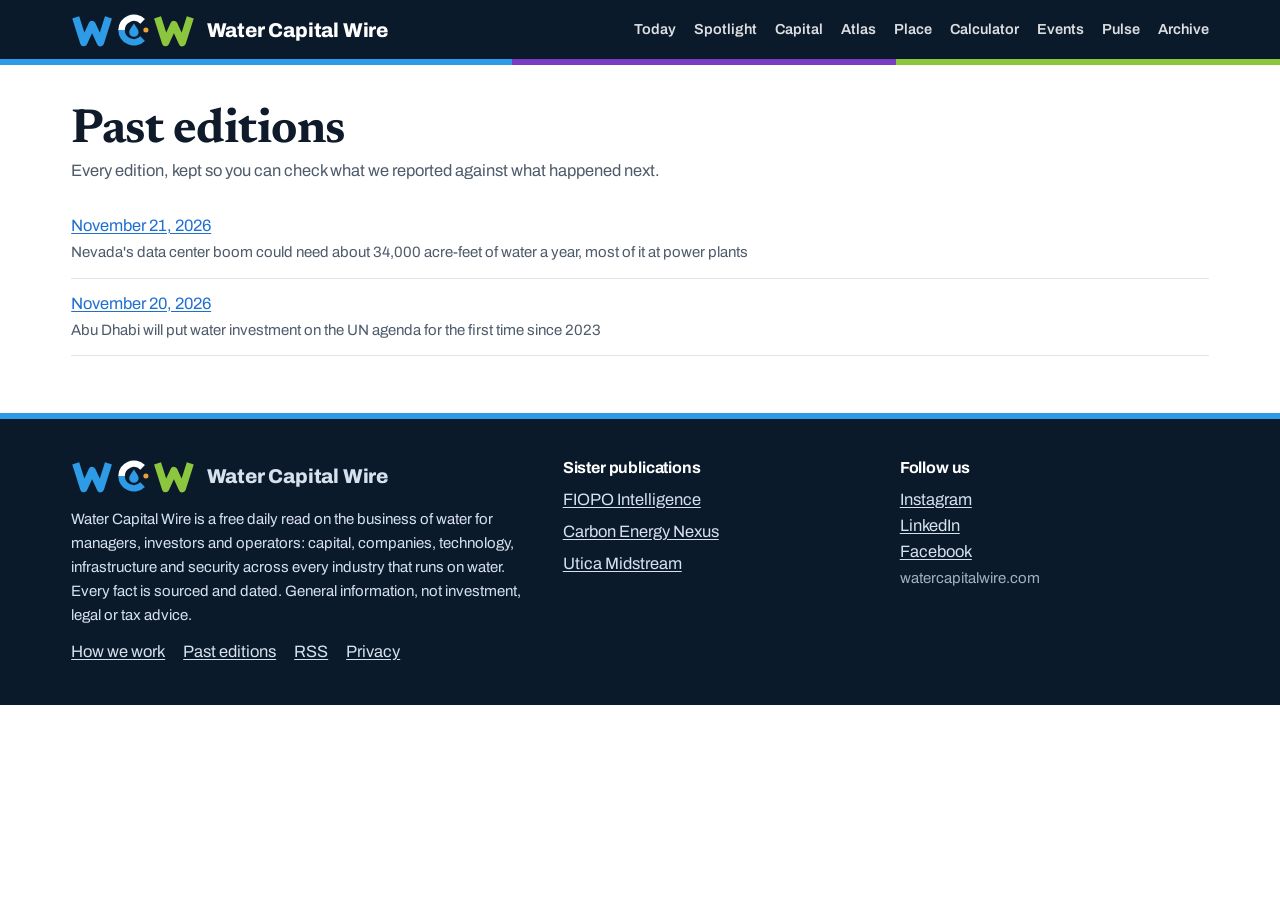
==== archive/index.html @ 3ddede4c "Link Instagram profile Co-Authored-By: Claude Opus 5.5 <noreply@anthropic.com> Claude-Session: https" ====
<!DOCTYPE html><html lang="en"><head><meta charset="utf-8"><meta name="viewport" content="width=device-width, initial-scale=1"><meta http-equiv="Content-Security-Policy" content="default-src 'self'; script-src 'self'; style-src 'self' 'unsafe-inline'; img-src 'self' data:; font-src 'self'; connect-src 'self'; object-src 'none'; base-uri 'self'; form-action 'self' mailto:; upgrade-insecure-requests"><meta name="referrer" content="strict-origin-when-cross-origin">
<title>Past editions | Water Capital Wire</title><meta name="description" content="Every Water Capital Wire edition, kept so readers can check what we reported against what happened."><link rel="canonical" href="https://watercapitalwire.com/archive/"><meta name="robots" content="index, follow"><meta name="theme-color" content="#0b1a2b"><link rel="icon" type="image/svg+xml" href="../brand/wcw-icon.svg"><link rel="stylesheet" href="../assets/style.css?v=f85b350a"></head>
<body><a class="skip" href="#main">Skip to content</a>
<header class="mast">
 <div class="wrap mast-in">
  <a class="logo" href="../" aria-label="Water Capital Wire home"><img src="../brand/wcw-mark-white.svg" alt="" width="124" height="34"><span>Water Capital Wire</span></a>
  <nav class="nav" aria-label="Main">
   <a href="../#today">Today</a>
   <a href="../#spotlight">Spotlight</a>
   <a href="../#capital">Capital</a>
   <a href="../#atlas">Atlas</a>
   <a href="../#place">Place</a>
   <a href="../#calculator">Calculator</a>
   <a href="../#events">Events</a>
   <a href="../#pulse">Pulse</a>
   <a href="../archive/">Archive</a>
  </nav>
 </div>
 <div class="pipe" aria-hidden="true"></div>
</header><main id="main" class="page"><div class="wrap"><h1>Past editions</h1><p class="intro">Every edition, kept so you can check what we reported against what happened next.</p><ul class="archive-list"><li><a href="2026-11-21.html">November 21, 2026</a><br><span>Nevada&#x27;s data center boom could need about 34,000 acre-feet of water a year, most of it at power plants</span></li>
<li><a href="2026-11-20.html">November 20, 2026</a><br><span>Abu Dhabi will put water investment on the UN agenda for the first time since 2023</span></li></ul></div></main><footer class="foot">
 <div class="wrap cols">
  <div>
   <a class="logo" href="../" aria-label="Water Capital Wire home"><img src="../brand/wcw-mark-white.svg" alt="" width="124" height="34"><span>Water Capital Wire</span></a>
   <p>Water Capital Wire is a free daily read on the business of water for managers, investors and operators: capital, companies, technology, infrastructure and security across every industry that runs on water. Every fact is sourced and dated. General information, not investment, legal or tax advice.</p>
   <nav aria-label="Footer"><a href="../method.html">How we work</a><a href="../archive/">Past editions</a><a href="../feed.xml">RSS</a><a href="../privacy.html">Privacy</a></nav>
  </div>
  <div>
   <h2>Sister publications</h2>
   <a href="https://fiopoin.com/">FIOPO Intelligence</a>
   <a href="https://carbonenergynexus.com/">Carbon Energy Nexus</a>
   <a href="https://uticamidstream.com/">Utica Midstream</a>
  </div>
  <div>
   <h2>Follow us</h2><ul class="follow"><li><a href="https://www.instagram.com/watercapitalwire/" rel="noopener">Instagram</a></li><li><a href="https://www.linkedin.com/company/watercapitalwire/" rel="noopener">LinkedIn</a></li><li><a href="https://www.facebook.com/1468106023047747" rel="noopener">Facebook</a></li></ul>
   <p class="small">watercapitalwire.com</p>
  </div>
 </div>
</footer></body></html>
---- assets/style.css ----
@font-face{font-family:"Archivo";font-weight:400;font-display:swap;src:url(fonts/archivo-latin-400-normal.woff2) format("woff2")}
@font-face{font-family:"Archivo";font-weight:500;font-display:swap;src:url(fonts/archivo-latin-500-normal.woff2) format("woff2")}
@font-face{font-family:"Archivo";font-weight:600;font-display:swap;src:url(fonts/archivo-latin-600-normal.woff2) format("woff2")}
@font-face{font-family:"Archivo";font-weight:700;font-display:swap;src:url(fonts/archivo-latin-700-normal.woff2) format("woff2")}
@font-face{font-family:"Archivo";font-weight:800;font-display:swap;src:url(fonts/archivo-latin-800-normal.woff2) format("woff2")}
@font-face{font-family:"Newsreader";font-weight:500;font-display:swap;src:url(fonts/newsreader-latin-500-normal.woff2) format("woff2")}
@font-face{font-family:"Newsreader";font-weight:700;font-display:swap;src:url(fonts/newsreader-latin-700-normal.woff2) format("woff2")}
/* Water Capital Wire. Pipe color code: blue potable, purple reclaimed, green for the second W. Navy masthead, white paper. */
:root{--bar:#0b1a2b;--ink:#0f1b2a;--mute:#4d5b6b;--line:#dfe5ec;--panel:#f4f7fb;--bg:#fff;
 --blue:#1f6fd1;--blue2:#2e9be6;--purple:#7a3cc2;--green:#4f8f1f;--green2:#8cc63f;--orange:#c46f0a;--orange2:#e9a23b;--red:#c2331f;
 --serif:"Newsreader",Georgia,serif;--sans:"Archivo",system-ui,-apple-system,"Segoe UI",Roboto,sans-serif}
*{box-sizing:border-box;min-width:0}
[hidden]{display:none!important}
html{scroll-padding-top:20px;-webkit-text-size-adjust:100%}
body{margin:0;background:var(--bg);color:var(--ink);font:400 16.5px/1.6 var(--sans);overflow-x:clip}
a{color:var(--blue);text-underline-offset:2px}
a:hover{color:var(--ink)}
:focus-visible{outline:3px solid var(--orange2);outline-offset:2px}
img{max-width:100%}
h1,h2,h3,h4{font-family:var(--serif);font-weight:700;line-height:1.1;letter-spacing:-.01em;margin:0;text-wrap:balance}
h1{font-size:clamp(32px,4.4vw,48px)}
h2{font-size:clamp(26px,3vw,34px)}
h3{font-size:21px}
p{margin:0 0 12px}
.wrap{max-width:1240px;margin:0 auto;padding-inline:max(16px,4vw)}
.band{padding-block:clamp(30px,4vw,56px);border-top:1px solid var(--line)}
.tint{background:var(--panel)}
.skip{position:absolute;left:-999px;top:0;background:var(--orange2);color:var(--ink);padding:8px 14px;z-index:9}
.skip:focus{left:10px;top:10px}
.src{font-size:13.5px;color:var(--mute);line-height:1.55;margin-top:10px}
.src a{color:var(--mute)}
.small{font-size:13.5px;color:var(--mute)}
.note{font-size:13.5px;color:var(--mute);margin-top:10px}
.nowrap{white-space:nowrap}.r{text-align:right}
.c-blue{--c:var(--blue)}.c-purple{--c:var(--purple)}.c-green{--c:var(--green)}.c-orange{--c:var(--orange)}

/* masthead */
.mast{background:var(--bar);color:#fff}
.mast-in{display:flex;align-items:center;gap:12px 24px;flex-wrap:wrap;padding-block:12px}
.logo{display:flex;align-items:center;gap:12px;color:#fff;text-decoration:none;font-weight:800;font-size:20px;letter-spacing:-.01em}
.logo img{height:34px;width:auto;flex:none}
.nav{display:flex;flex-wrap:wrap;gap:2px 18px;margin-left:auto;font-size:14.5px;font-weight:600}
.nav a{color:#fff;text-decoration:none;opacity:.86;padding:6px 0}
.nav a:hover{opacity:1;text-decoration:underline;color:#fff}
.pipe{height:6px;background:linear-gradient(90deg,var(--blue2) 0 40%,var(--purple) 40% 70%,var(--green2) 70%)}
.next{background:var(--panel);border-bottom:1px solid var(--line);font-size:14px}
.next-in{display:flex;gap:28px;overflow-x:auto;scrollbar-width:none;padding-block:9px;white-space:nowrap}
.next-in>div{flex:none}.next span{color:var(--mute)}

/* lead */
.lead{display:grid;grid-template-columns:minmax(0,1.55fr) minmax(0,1fr);gap:clamp(24px,4vw,56px);padding-block:clamp(24px,4vw,44px)}
.meta{color:var(--mute);font-size:14px;margin-bottom:12px}
.meta span{margin-left:12px}.meta a{margin-left:12px}
.tag{display:inline-block;font-size:13px;font-weight:700;color:#fff;background:var(--blue);padding:3px 11px;border-radius:99px;margin-bottom:14px}
.dek{font-family:var(--serif);font-size:21px;line-height:1.4;margin:16px 0 18px;font-weight:500}
.story p{max-width:68ch}
.cycle{align-self:start;background:var(--panel);border:1px solid var(--line);border-radius:10px;padding:22px}
.cycle h2{font-size:24px}
.cyc-sub{font-size:14px;color:var(--mute);margin:4px 0 16px}
.stop{position:relative;padding:0 0 14px 28px;opacity:.82}
.stop.on{opacity:1}
.stop::before{content:"";position:absolute;left:6px;top:8px;bottom:-8px;width:4px;background:var(--c)}
.stop:last-child::before{display:none}
.stop::after{content:"";position:absolute;left:0;top:4px;width:16px;height:16px;border-radius:50%;background:#fff;border:4px solid var(--c)}
.stop.on::after{background:var(--c)}
.stop h3{font-family:var(--sans);font-size:15px;color:var(--c);font-weight:800}
.stop p{font-size:15px;margin:2px 0 0}
.useit{padding-bottom:clamp(24px,3vw,36px)}
.useit h2{font-size:22px;margin-bottom:12px}
.useit dl{display:grid;grid-template-columns:repeat(4,minmax(0,1fr));gap:18px;margin:0}
.useit dl div{border-top:3px solid var(--blue2);padding-top:10px}
.useit dt{font-weight:800;font-size:15px}.useit dd{margin:4px 0 0;font-size:15px;color:var(--ink)}

/* section heads */
.head{display:flex;justify-content:space-between;align-items:end;gap:16px 32px;flex-wrap:wrap;margin-bottom:22px}
.head p{color:var(--mute);max-width:60ch;margin:0}
.h3s{font-size:23px;margin:30px 0 14px}

/* briefs */
.briefs{display:grid;grid-template-columns:repeat(2,minmax(0,1fr));gap:22px 40px}
.brief{border-top:1px solid var(--line);padding-top:16px}
.bt{display:flex;gap:10px;flex-wrap:wrap;font-size:13px;color:var(--mute);margin-bottom:8px}
.bt .sec{font-weight:800;color:var(--purple)}
.brief h3{margin-bottom:10px}
.brief p{font-size:15.5px}
.why{background:var(--panel);border-left:4px solid var(--blue2);padding:10px 12px}

/* spotlight */
.grid2{display:grid;grid-template-columns:repeat(2,minmax(0,1fr));gap:22px}
.card{border:1px solid var(--line);border-top:6px solid var(--c);border-radius:10px;padding:22px;background:#fff}
.k{font-size:13px;font-weight:800;color:var(--c);margin-bottom:8px;display:flex;justify-content:space-between;gap:10px;flex-wrap:wrap}
.k span{color:var(--mute);font-weight:500}
.card h3{margin-bottom:10px}
.card h3 small{display:block;font-family:var(--sans);font-size:14px;font-weight:600;color:var(--mute);margin-top:4px;letter-spacing:0}
.card p{font-size:15.5px}
.figs{display:flex;gap:10px 26px;flex-wrap:wrap;margin:6px 0 12px}
.figs div{font-size:13px;color:var(--mute)}
.figs strong{display:block;font-size:26px;color:var(--ink);white-space:nowrap;font-weight:800;letter-spacing:-.01em}
.sup{display:grid;grid-template-columns:minmax(0,1.35fr) minmax(0,1fr);gap:clamp(22px,3vw,44px);margin-top:22px;background:#fff;border:1px solid var(--line);border-radius:10px;padding:clamp(18px,2.6vw,30px)}
.sup article p{max-width:68ch}
.supk{color:var(--blue);font-weight:700;font-size:14px;margin:0 0 6px}
.sup h3{font-size:clamp(24px,2.6vw,30px);margin-bottom:14px}
.supfig{background:var(--panel);border:1px solid var(--line);border-top:6px solid var(--blue);border-radius:10px;padding:22px;align-self:start}
.sl{font-weight:700;margin:8px 0 10px;font-size:15px}
.stackbar{display:flex;height:44px;border-radius:6px;overflow:hidden;font-size:13px;font-weight:700;color:#fff}
.stackbar span{display:flex;align-items:center;padding:0 10px;white-space:nowrap;overflow:hidden}
.stackbar .s1{background:var(--blue)}.stackbar .s2{background:var(--orange2);color:#1d1300}.stackbar .s3{background:var(--purple)}
.why2{margin-top:18px;padding-top:14px;border-top:1px solid var(--line)}
.why2 p{font-size:15px;margin:4px 0 0}

/* capital */
.two{display:grid;grid-template-columns:minmax(0,1.45fr) minmax(0,1fr);gap:clamp(22px,3vw,40px)}
table{width:100%;border-collapse:collapse;font-size:15px}
th{text-align:left;font-size:13px;color:var(--mute);font-weight:700;border-bottom:2px solid var(--ink);padding:8px 12px 8px 0}
td{border-bottom:1px solid var(--line);padding:10px 12px 10px 0;vertical-align:top}
.scroll{overflow-x:auto}
.firms{display:grid;gap:10px}
.firm{border-left:4px solid var(--green);padding:5px 0 5px 12px}
.firm.pe{border-color:var(--purple)}
.firm b{display:block}.firm span{font-size:14px;color:var(--mute)}

/* atlas */
.at-row{display:grid;grid-template-columns:minmax(0,1.6fr) minmax(0,1fr);gap:clamp(22px,3vw,44px);padding:22px 0;border-bottom:1px solid var(--line)}
.at-row h3{font-size:clamp(22px,2.4vw,27px);margin-bottom:10px}
.at-row p{max-width:70ch}
.bars{display:grid;gap:14px}
.bar{display:grid;grid-template-columns:minmax(9em,13em) minmax(0,1fr) 3.4em;gap:4px 12px;align-items:center}
.bl{font-weight:700;font-size:15px}
.bt2{height:22px;background:#e6edf4;border-radius:4px;overflow:hidden}
.bt2 i{display:block;height:100%;background:linear-gradient(90deg,var(--blue2),var(--blue))}
.bv{font-weight:800;text-align:right;font-variant-numeric:tabular-nums}
.bn{grid-column:2/4;font-size:13px;color:var(--mute)}
.hot{font-size:15px;margin-top:14px}
.factcol{display:grid;gap:12px;align-content:start}
.fact{background:var(--panel);border-radius:10px;padding:16px 18px;border-left:5px solid var(--blue2)}
.fact strong{display:block;font-size:clamp(24px,2.6vw,32px);font-weight:800;letter-spacing:-.01em;line-height:1.1}
.fact span{font-size:14px;color:var(--mute)}
.pop{display:flex;align-items:flex-end;gap:clamp(16px,4vw,48px);height:200px;padding:10px 0 0;border-bottom:2px solid var(--ink);max-width:520px}
.pc{flex:1;display:flex;flex-direction:column;align-items:center;justify-content:flex-end;height:100%;position:relative}
.pb{width:100%;max-width:110px;background:linear-gradient(180deg,var(--blue2),var(--blue));border-radius:6px 6px 0 0}
.pv{font-weight:800;font-size:18px;margin-bottom:4px}
.py{position:absolute;bottom:-28px;font-size:13px;color:var(--mute);white-space:nowrap}
.pop+.src{margin-top:40px}
.infra{display:grid;grid-template-columns:repeat(4,minmax(0,1fr));gap:16px}
.infra div{background:var(--panel);border-radius:10px;padding:18px;border-top:5px solid var(--purple);display:flex;flex-direction:column;gap:4px}
.infra strong{font-size:clamp(24px,2.4vw,30px);font-weight:800;letter-spacing:-.01em;white-space:nowrap}
.infra span{font-size:14.5px}
.infra a,.sectors a,.secu a{font-size:13px;color:var(--mute);margin-top:auto;padding-top:6px}
.sectors{display:grid;grid-template-columns:repeat(4,minmax(0,1fr));gap:16px}
.sectors div{border:1px solid var(--line);border-radius:10px;padding:18px;display:flex;flex-direction:column}
.sn{font-weight:800;color:var(--purple);margin:0 0 6px;font-size:15px}
.sectors strong{font-size:clamp(24px,2.4vw,30px);font-weight:800;letter-spacing:-.01em}
.sfl{font-size:13.5px;color:var(--mute);margin-bottom:8px}
.sectors p{font-size:15px;margin:0}
.secu{display:grid;grid-template-columns:repeat(3,minmax(0,1fr));gap:16px}
.secu div{border-left:4px solid var(--green);padding:4px 0 4px 14px;display:flex;flex-direction:column}
.secu h4{font-size:19px;margin-bottom:6px}
.secu p{font-size:15px;margin:0}

/* calculator */
.calc{display:grid;grid-template-columns:minmax(0,1fr) minmax(0,1.2fr);gap:clamp(20px,3vw,40px)}
.presets{display:flex;gap:8px;flex-wrap:wrap;margin-bottom:14px}
.ctl{display:grid;grid-template-columns:repeat(2,minmax(0,1fr));gap:12px 16px}
.ctl label{font-size:14px;font-weight:600;display:grid;gap:4px}
input,select,textarea{font:16px var(--sans);color:var(--ink);background:#fff;border:1px solid #b9c4d0;border-radius:7px;padding:9px 10px;min-height:44px;width:100%}
button{font:600 15px var(--sans);min-height:44px;padding:8px 14px;border-radius:7px;border:1px solid var(--line);background:var(--panel);color:var(--ink);cursor:pointer}
button:hover{border-color:var(--blue)}
button.on,button.go{background:var(--blue);border-color:var(--blue);color:#fff}
.out{background:var(--panel);border:1px solid var(--line);border-radius:10px;padding:20px;display:grid;gap:14px;align-content:start}
.big{display:grid;grid-template-columns:repeat(3,minmax(0,1fr));gap:14px;align-items:end}
.big div{font-size:13px;color:var(--mute)}
.big strong{display:block;font-size:clamp(22px,2.4vw,30px);color:var(--ink);line-height:1.1;white-space:nowrap;font-weight:800}
.big .main{grid-column:1/-1}
.big .main strong{color:var(--blue);font-size:clamp(32px,3.6vw,46px)}
.fig{position:relative;min-height:240px}.fig>svg{position:absolute;inset:0;width:100%;height:100%}
.fig text{font:13px var(--sans);fill:var(--mute);paint-order:stroke;stroke:var(--panel);stroke-width:4px}
.verdict{font-size:15px;margin:0}

/* events */
.events{list-style:none;margin:0;padding:0;display:grid;grid-template-columns:repeat(2,minmax(0,1fr));grid-template-rows:repeat(9,auto);grid-auto-flow:column;gap:0 40px}
.events li{display:grid;grid-template-columns:7.5em minmax(0,1fr);gap:14px;padding:13px 0;border-bottom:1px solid var(--line)}
.events .d{font-weight:800;font-size:16.5px;white-space:nowrap;color:var(--blue)}
.events .d small{display:block;font-weight:500;font-size:13px;color:var(--mute)}
.events a{color:var(--ink)}
.events span{display:block;font-size:14px;color:var(--mute)}

/* pulse */
.pulse{display:grid;grid-template-columns:minmax(0,1.3fr) minmax(0,1fr);gap:clamp(22px,3vw,40px)}
.q{padding:12px 0;border-bottom:1px solid var(--line)}
.q p{margin:0 0 8px;font-weight:600}
.opts{display:flex;gap:8px;flex-wrap:wrap}
.opts button{min-width:80px}
.side{display:grid;gap:18px;align-content:start}
.score{border-radius:10px;padding:20px;color:#fff;background:#4d5b6b}
.score strong{display:block;font-size:28px;font-family:var(--serif)}
.poll h3{font-size:19px;margin-bottom:10px}
.poll button{display:block;width:100%;text-align:left;margin-bottom:8px}
.fb label{font-weight:600;display:block;margin-bottom:6px}
.fb button{margin-top:8px}

/* rhythm */
.rhythm{display:grid;grid-template-columns:repeat(6,minmax(0,1fr));gap:14px}
.rhythm div{border-top:4px solid var(--c);padding-top:10px}
.rhythm b{display:block;font-size:15px}.rhythm span{font-size:14px;color:var(--mute)}

/* footer */
.foot{background:var(--bar);color:#d7e1ee;padding-block:40px;border-top:6px solid var(--blue2)}
.foot .cols{display:grid;grid-template-columns:minmax(0,1.5fr) minmax(0,1fr) minmax(0,1fr);gap:28px}
.foot .logo{margin-bottom:14px}
.foot p{font-size:15px}
.foot h2{color:#fff;font-family:var(--sans);font-size:16px;margin-bottom:10px}
.foot a{color:#d7e1ee}
.foot nav{display:flex;gap:6px 18px;flex-wrap:wrap}
.foot .cols>div:nth-child(2) a{display:block;margin-bottom:6px}
.foot .small{color:#9fb0c2}
.follow{list-style:none;padding:0;margin:0}

/* simple pages */
.page{padding-block:40px}
.prose{max-width:72ch}
.prose h1{margin-bottom:16px}.prose h2{font-size:24px;margin:26px 0 8px}
.archive-list{list-style:none;padding:0}.archive-list li{padding:12px 0;border-bottom:1px solid var(--line)}.archive-list span{color:var(--mute);font-size:15px}
.intro{color:var(--mute)}

@media(max-width:1100px){.infra,.sectors{grid-template-columns:repeat(2,minmax(0,1fr))}.rhythm{grid-template-columns:repeat(3,minmax(0,1fr))}}
@media(max-width:900px){.lead,.two,.calc,.pulse,.sup,.at-row{grid-template-columns:minmax(0,1fr)}.useit dl{grid-template-columns:repeat(2,minmax(0,1fr))}.secu{grid-template-columns:minmax(0,1fr)}.events{grid-template-columns:minmax(0,1fr);grid-template-rows:none;grid-auto-flow:row}.foot .cols{grid-template-columns:minmax(0,1fr)}.factcol{grid-template-columns:repeat(3,minmax(0,1fr))}}
@media(max-width:700px){.briefs,.grid2{grid-template-columns:minmax(0,1fr)}}
@media(max-width:600px){.nav{margin-left:0;font-size:13.5px;gap:0 14px}.infra,.sectors,.ctl,.factcol{grid-template-columns:minmax(0,1fr)}.rhythm{grid-template-columns:repeat(2,minmax(0,1fr))}.useit dl{grid-template-columns:minmax(0,1fr)}
 table{font-size:14px}.stack thead{display:none}.stack tr{display:grid;padding-block:10px;border-bottom:1px solid var(--line)}.stack td{display:flex;justify-content:space-between;gap:12px;border:0;padding:3px 0;text-align:right}.stack td::before{content:attr(data-l);font-weight:700;color:var(--mute);flex:none;text-align:left}
 .events li{grid-template-columns:6.5em minmax(0,1fr)}.bar{grid-template-columns:minmax(0,1fr) 3.2em}.bt2{grid-column:1/-1;grid-row:2}.bn{grid-column:1/-1}.big{grid-template-columns:repeat(2,minmax(0,1fr))}}
@media(prefers-reduced-motion:no-preference){.bt2 i,.pb{transition:width .4s,height .4s}}

/* rolling ticker */
.ticker{display:flex;align-items:stretch;background:#07121f;color:#dce8f5;font-size:14px;border-bottom:1px solid #1d3550}
.tk-label{flex:none;background:var(--orange2);color:#0b1a2b;font-weight:800;font-size:12px;letter-spacing:.06em;text-transform:uppercase;padding:9px 14px;display:flex;align-items:center}
.tk-view{overflow:hidden;flex:1;min-width:0}
.tk-track{display:flex;width:max-content;animation:tk 110s linear infinite}
.ticker:hover .tk-track,.ticker:focus-within .tk-track{animation-play-state:paused}
.tk-track ul{display:flex;list-style:none;margin:0;padding:0}
.tk-track li{white-space:nowrap;padding:9px 26px 9px 0;margin-left:26px;border-right:1px solid #1d3550}
.tk-track b{color:var(--blue2);margin-right:4px}
.tk-track span{color:#9fb3c8;margin-left:8px}
@keyframes tk{to{transform:translateX(-50%)}}
@media (prefers-reduced-motion:reduce){.tk-track{animation:none}.tk-view{overflow-x:auto}}
/* firm spotlight */
.firmspot{background:var(--panel);border:1px solid var(--line);border-top:4px solid var(--purple);border-radius:10px;padding:20px 22px;align-self:start}
.firmspot h3,.place h3{font:700 26px/1.15 var(--serif);margin:2px 0 6px}
.kick{font-size:12.5px;font-weight:800;letter-spacing:.06em;text-transform:uppercase;color:var(--purple);margin:0}
.place .kick{color:var(--blue)}
.sub{font:italic 400 18px/1.4 var(--serif);color:var(--mute);margin:0 0 14px}
.firmspot .figs,.place .figs{display:grid;grid-template-columns:1fr 1fr;gap:12px;margin:0 0 14px}
.place .figs.three{grid-template-columns:repeat(3,1fr)}
.firmspot .figs div,.place .figs div{border-left:3px solid var(--blue2);padding-left:10px}
.firmspot .figs b,.place .figs b{display:block;font:700 24px/1.1 var(--serif)}
.firmspot .figs span,.place .figs span{font-size:13.5px;color:var(--mute);line-height:1.35;display:block}
/* place of the week */
.pl{display:grid;grid-template-columns:minmax(0,1.1fr) minmax(0,1fr);gap:36px;align-items:start}
.pl figure{margin:0}.pl img{width:100%;height:auto;border-radius:10px;display:block;border:1px solid var(--line)}
.pl figcaption{font-size:12.5px;color:var(--mute);margin-top:6px}
.place .visit{font-size:15px}
.pws{font-style:normal;font-size:11px;font-weight:800;letter-spacing:.05em;background:var(--green2);color:#0b1a2b;border-radius:4px;padding:1px 6px;margin-left:8px;vertical-align:2px}
@media (max-width:900px){.pl{grid-template-columns:1fr;gap:20px}.events{grid-template-rows:none;grid-auto-flow:row}}
@media (max-width:600px){.place .figs.three{grid-template-columns:1fr 1fr 1fr;gap:8px}.place .figs b{font-size:19px}}
.next-in::-webkit-scrollbar{display:none}
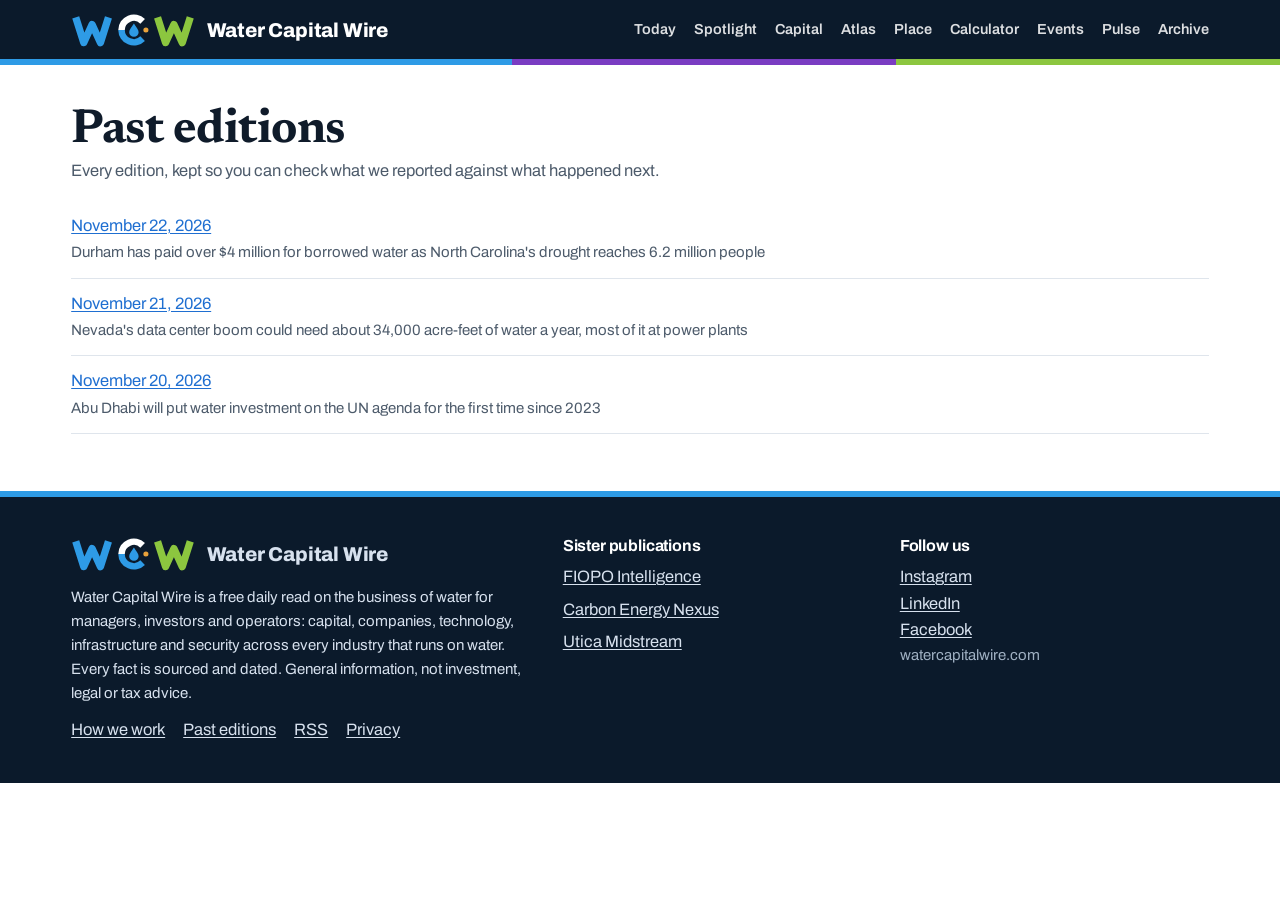
==== commit 19c0c33d: "Edition 2026-11-22: North Carolina drought and Durham's borrowed water Co-Authored-By: Claude Opus 5" ====
--- a/archive/index.html
+++ b/archive/index.html
@@ -17,7 +17,8 @@
   </nav>
  </div>
  <div class="pipe" aria-hidden="true"></div>
-</header><main id="main" class="page"><div class="wrap"><h1>Past editions</h1><p class="intro">Every edition, kept so you can check what we reported against what happened next.</p><ul class="archive-list"><li><a href="2026-11-21.html">November 21, 2026</a><br><span>Nevada&#x27;s data center boom could need about 34,000 acre-feet of water a year, most of it at power plants</span></li>
+</header><main id="main" class="page"><div class="wrap"><h1>Past editions</h1><p class="intro">Every edition, kept so you can check what we reported against what happened next.</p><ul class="archive-list"><li><a href="2026-11-22.html">November 22, 2026</a><br><span>Durham has paid over $4 million for borrowed water as North Carolina&#x27;s drought reaches 6.2 million people</span></li>
+<li><a href="2026-11-21.html">November 21, 2026</a><br><span>Nevada&#x27;s data center boom could need about 34,000 acre-feet of water a year, most of it at power plants</span></li>
 <li><a href="2026-11-20.html">November 20, 2026</a><br><span>Abu Dhabi will put water investment on the UN agenda for the first time since 2023</span></li></ul></div></main><footer class="foot">
  <div class="wrap cols">
   <div>
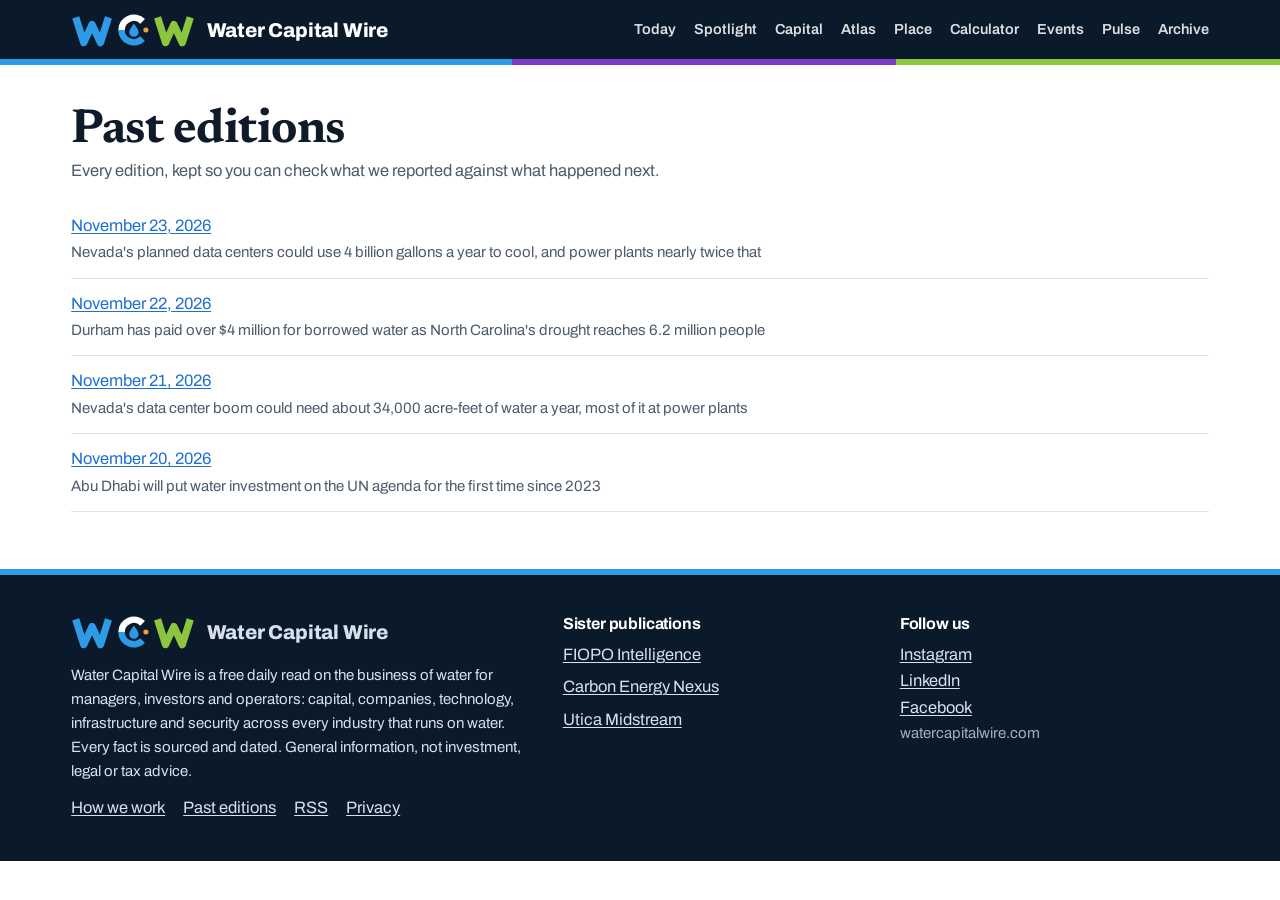
==== commit 26228032: "Edition 2026-11-23: Nevada data centers and the water behind their power Co-Authored-By: Claude Opus" ====
--- a/archive/index.html
+++ b/archive/index.html
@@ -17,7 +17,8 @@
   </nav>
  </div>
  <div class="pipe" aria-hidden="true"></div>
-</header><main id="main" class="page"><div class="wrap"><h1>Past editions</h1><p class="intro">Every edition, kept so you can check what we reported against what happened next.</p><ul class="archive-list"><li><a href="2026-11-22.html">November 22, 2026</a><br><span>Durham has paid over $4 million for borrowed water as North Carolina&#x27;s drought reaches 6.2 million people</span></li>
+</header><main id="main" class="page"><div class="wrap"><h1>Past editions</h1><p class="intro">Every edition, kept so you can check what we reported against what happened next.</p><ul class="archive-list"><li><a href="2026-11-23.html">November 23, 2026</a><br><span>Nevada&#x27;s planned data centers could use 4 billion gallons a year to cool, and power plants nearly twice that</span></li>
+<li><a href="2026-11-22.html">November 22, 2026</a><br><span>Durham has paid over $4 million for borrowed water as North Carolina&#x27;s drought reaches 6.2 million people</span></li>
 <li><a href="2026-11-21.html">November 21, 2026</a><br><span>Nevada&#x27;s data center boom could need about 34,000 acre-feet of water a year, most of it at power plants</span></li>
 <li><a href="2026-11-20.html">November 20, 2026</a><br><span>Abu Dhabi will put water investment on the UN agenda for the first time since 2023</span></li></ul></div></main><footer class="foot">
  <div class="wrap cols">
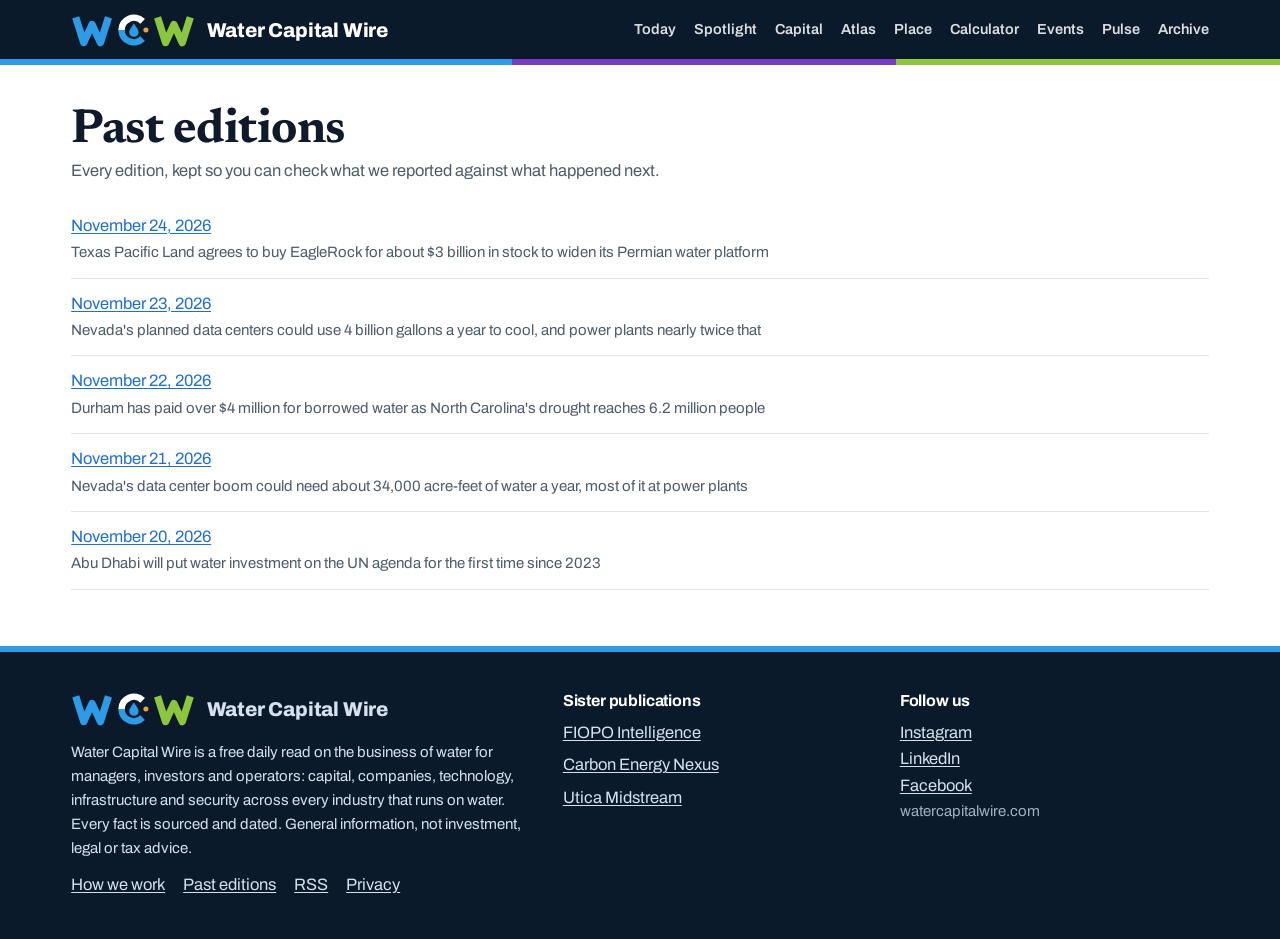
==== commit 1f5879ae: "Edition 2026-11-24: Texas Pacific Land buys EagleRock for Permian water Co-Authored-By: Claude Opus " ====
--- a/archive/index.html
+++ b/archive/index.html
@@ -17,7 +17,8 @@
   </nav>
  </div>
  <div class="pipe" aria-hidden="true"></div>
-</header><main id="main" class="page"><div class="wrap"><h1>Past editions</h1><p class="intro">Every edition, kept so you can check what we reported against what happened next.</p><ul class="archive-list"><li><a href="2026-11-23.html">November 23, 2026</a><br><span>Nevada&#x27;s planned data centers could use 4 billion gallons a year to cool, and power plants nearly twice that</span></li>
+</header><main id="main" class="page"><div class="wrap"><h1>Past editions</h1><p class="intro">Every edition, kept so you can check what we reported against what happened next.</p><ul class="archive-list"><li><a href="2026-11-24.html">November 24, 2026</a><br><span>Texas Pacific Land agrees to buy EagleRock for about $3 billion in stock to widen its Permian water platform</span></li>
+<li><a href="2026-11-23.html">November 23, 2026</a><br><span>Nevada&#x27;s planned data centers could use 4 billion gallons a year to cool, and power plants nearly twice that</span></li>
 <li><a href="2026-11-22.html">November 22, 2026</a><br><span>Durham has paid over $4 million for borrowed water as North Carolina&#x27;s drought reaches 6.2 million people</span></li>
 <li><a href="2026-11-21.html">November 21, 2026</a><br><span>Nevada&#x27;s data center boom could need about 34,000 acre-feet of water a year, most of it at power plants</span></li>
 <li><a href="2026-11-20.html">November 20, 2026</a><br><span>Abu Dhabi will put water investment on the UN agenda for the first time since 2023</span></li></ul></div></main><footer class="foot">
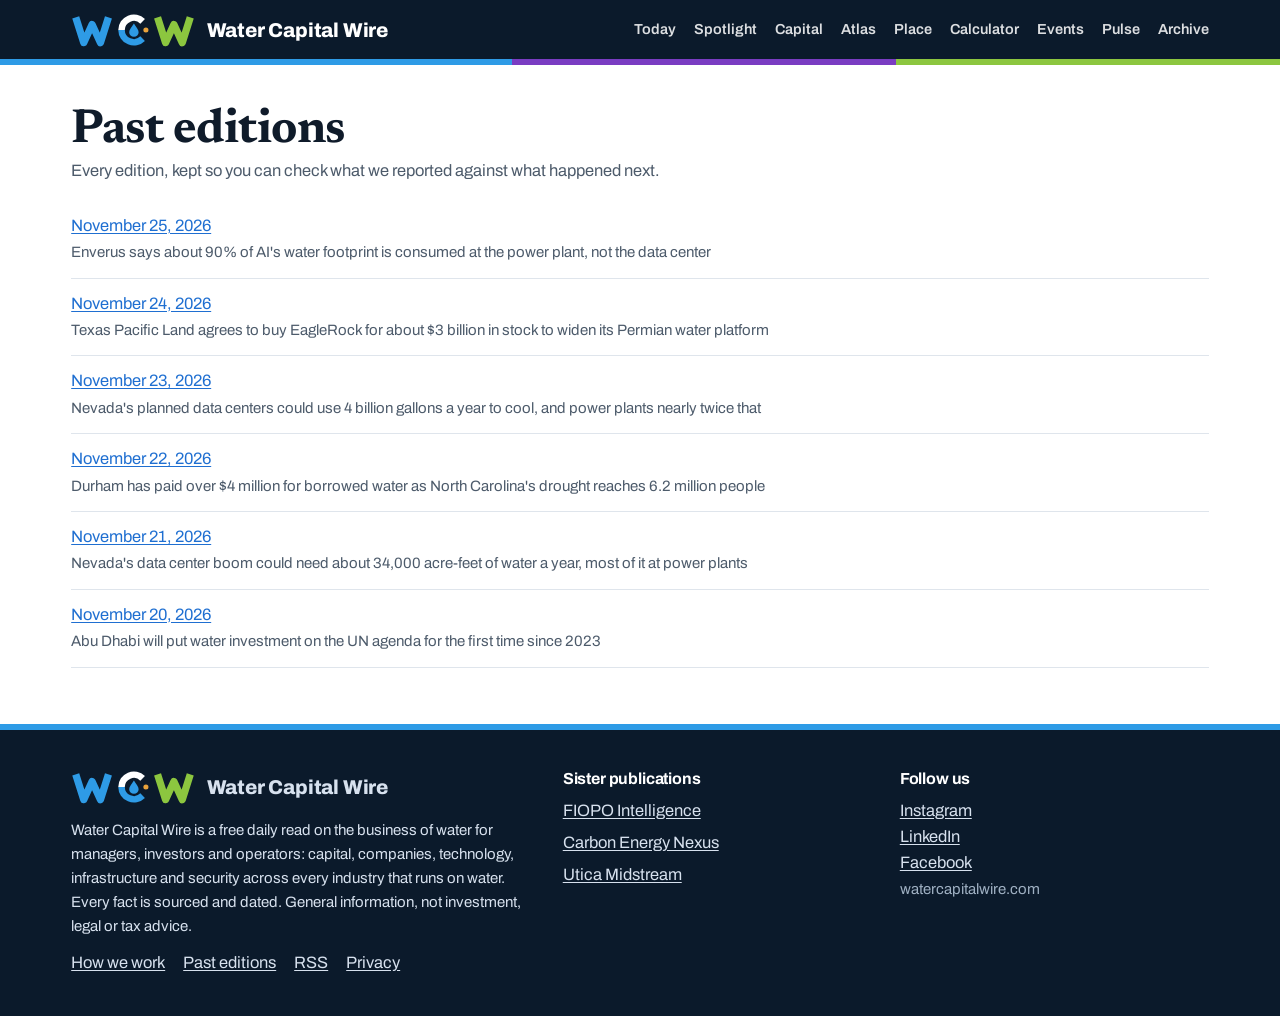
==== commit 144de9e9: "Edition 2026-11-25: AI's water footprint sits mostly at the power plant Co-Authored-By: Claude Opus " ====
--- a/archive/index.html
+++ b/archive/index.html
@@ -17,7 +17,8 @@
   </nav>
  </div>
  <div class="pipe" aria-hidden="true"></div>
-</header><main id="main" class="page"><div class="wrap"><h1>Past editions</h1><p class="intro">Every edition, kept so you can check what we reported against what happened next.</p><ul class="archive-list"><li><a href="2026-11-24.html">November 24, 2026</a><br><span>Texas Pacific Land agrees to buy EagleRock for about $3 billion in stock to widen its Permian water platform</span></li>
+</header><main id="main" class="page"><div class="wrap"><h1>Past editions</h1><p class="intro">Every edition, kept so you can check what we reported against what happened next.</p><ul class="archive-list"><li><a href="2026-11-25.html">November 25, 2026</a><br><span>Enverus says about 90% of AI&#x27;s water footprint is consumed at the power plant, not the data center</span></li>
+<li><a href="2026-11-24.html">November 24, 2026</a><br><span>Texas Pacific Land agrees to buy EagleRock for about $3 billion in stock to widen its Permian water platform</span></li>
 <li><a href="2026-11-23.html">November 23, 2026</a><br><span>Nevada&#x27;s planned data centers could use 4 billion gallons a year to cool, and power plants nearly twice that</span></li>
 <li><a href="2026-11-22.html">November 22, 2026</a><br><span>Durham has paid over $4 million for borrowed water as North Carolina&#x27;s drought reaches 6.2 million people</span></li>
 <li><a href="2026-11-21.html">November 21, 2026</a><br><span>Nevada&#x27;s data center boom could need about 34,000 acre-feet of water a year, most of it at power plants</span></li>
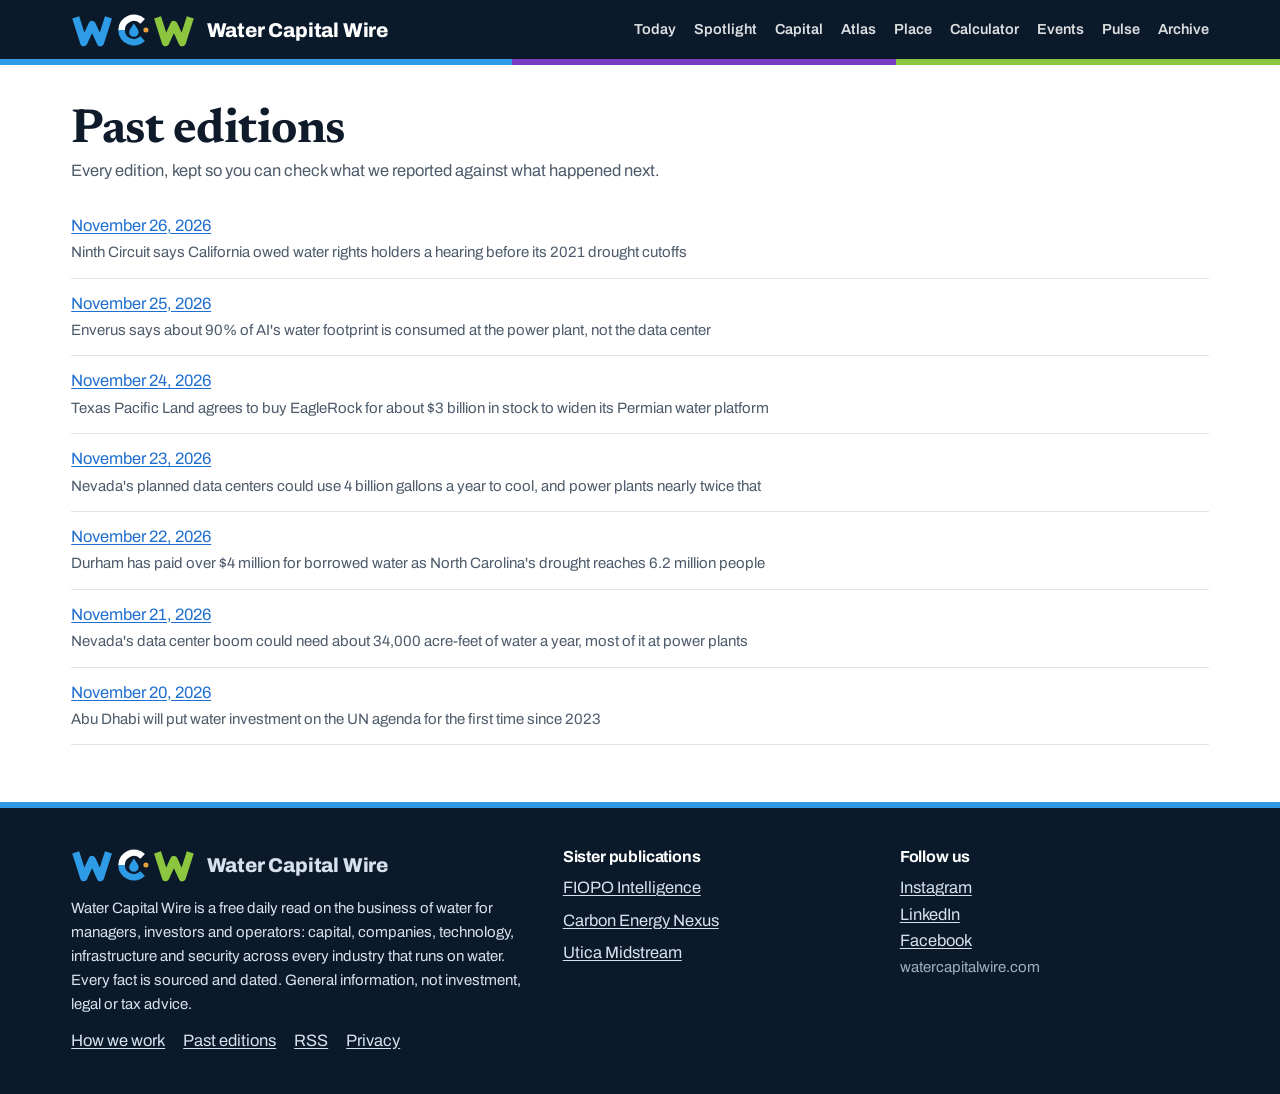
==== commit 81170bcf: "Edition 2026-11-26: Ninth Circuit says California owed water rights holders a hearing Co-Authored-By" ====
--- a/archive/index.html
+++ b/archive/index.html
@@ -17,7 +17,8 @@
   </nav>
  </div>
  <div class="pipe" aria-hidden="true"></div>
-</header><main id="main" class="page"><div class="wrap"><h1>Past editions</h1><p class="intro">Every edition, kept so you can check what we reported against what happened next.</p><ul class="archive-list"><li><a href="2026-11-25.html">November 25, 2026</a><br><span>Enverus says about 90% of AI&#x27;s water footprint is consumed at the power plant, not the data center</span></li>
+</header><main id="main" class="page"><div class="wrap"><h1>Past editions</h1><p class="intro">Every edition, kept so you can check what we reported against what happened next.</p><ul class="archive-list"><li><a href="2026-11-26.html">November 26, 2026</a><br><span>Ninth Circuit says California owed water rights holders a hearing before its 2021 drought cutoffs</span></li>
+<li><a href="2026-11-25.html">November 25, 2026</a><br><span>Enverus says about 90% of AI&#x27;s water footprint is consumed at the power plant, not the data center</span></li>
 <li><a href="2026-11-24.html">November 24, 2026</a><br><span>Texas Pacific Land agrees to buy EagleRock for about $3 billion in stock to widen its Permian water platform</span></li>
 <li><a href="2026-11-23.html">November 23, 2026</a><br><span>Nevada&#x27;s planned data centers could use 4 billion gallons a year to cool, and power plants nearly twice that</span></li>
 <li><a href="2026-11-22.html">November 22, 2026</a><br><span>Durham has paid over $4 million for borrowed water as North Carolina&#x27;s drought reaches 6.2 million people</span></li>
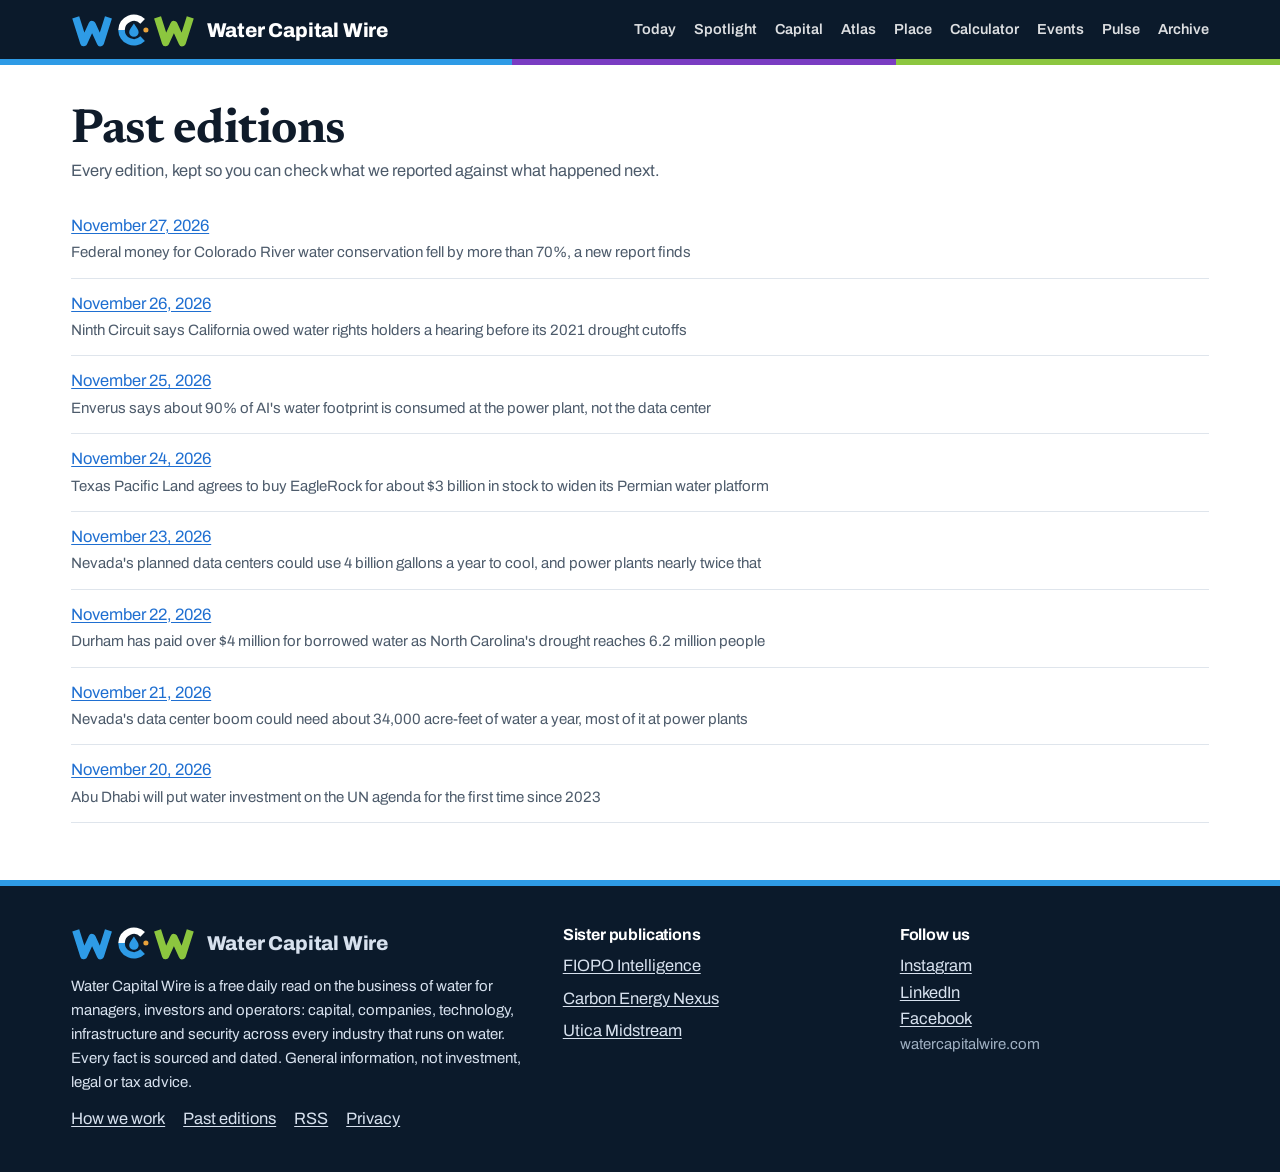
==== commit 87ef1b92: "Edition 2026-11-27: Colorado River conservation funding falls more than 70% Co-Authored-By: Claude O" ====
--- a/archive/index.html
+++ b/archive/index.html
@@ -17,7 +17,8 @@
   </nav>
  </div>
  <div class="pipe" aria-hidden="true"></div>
-</header><main id="main" class="page"><div class="wrap"><h1>Past editions</h1><p class="intro">Every edition, kept so you can check what we reported against what happened next.</p><ul class="archive-list"><li><a href="2026-11-26.html">November 26, 2026</a><br><span>Ninth Circuit says California owed water rights holders a hearing before its 2021 drought cutoffs</span></li>
+</header><main id="main" class="page"><div class="wrap"><h1>Past editions</h1><p class="intro">Every edition, kept so you can check what we reported against what happened next.</p><ul class="archive-list"><li><a href="2026-11-27.html">November 27, 2026</a><br><span>Federal money for Colorado River water conservation fell by more than 70%, a new report finds</span></li>
+<li><a href="2026-11-26.html">November 26, 2026</a><br><span>Ninth Circuit says California owed water rights holders a hearing before its 2021 drought cutoffs</span></li>
 <li><a href="2026-11-25.html">November 25, 2026</a><br><span>Enverus says about 90% of AI&#x27;s water footprint is consumed at the power plant, not the data center</span></li>
 <li><a href="2026-11-24.html">November 24, 2026</a><br><span>Texas Pacific Land agrees to buy EagleRock for about $3 billion in stock to widen its Permian water platform</span></li>
 <li><a href="2026-11-23.html">November 23, 2026</a><br><span>Nevada&#x27;s planned data centers could use 4 billion gallons a year to cool, and power plants nearly twice that</span></li>
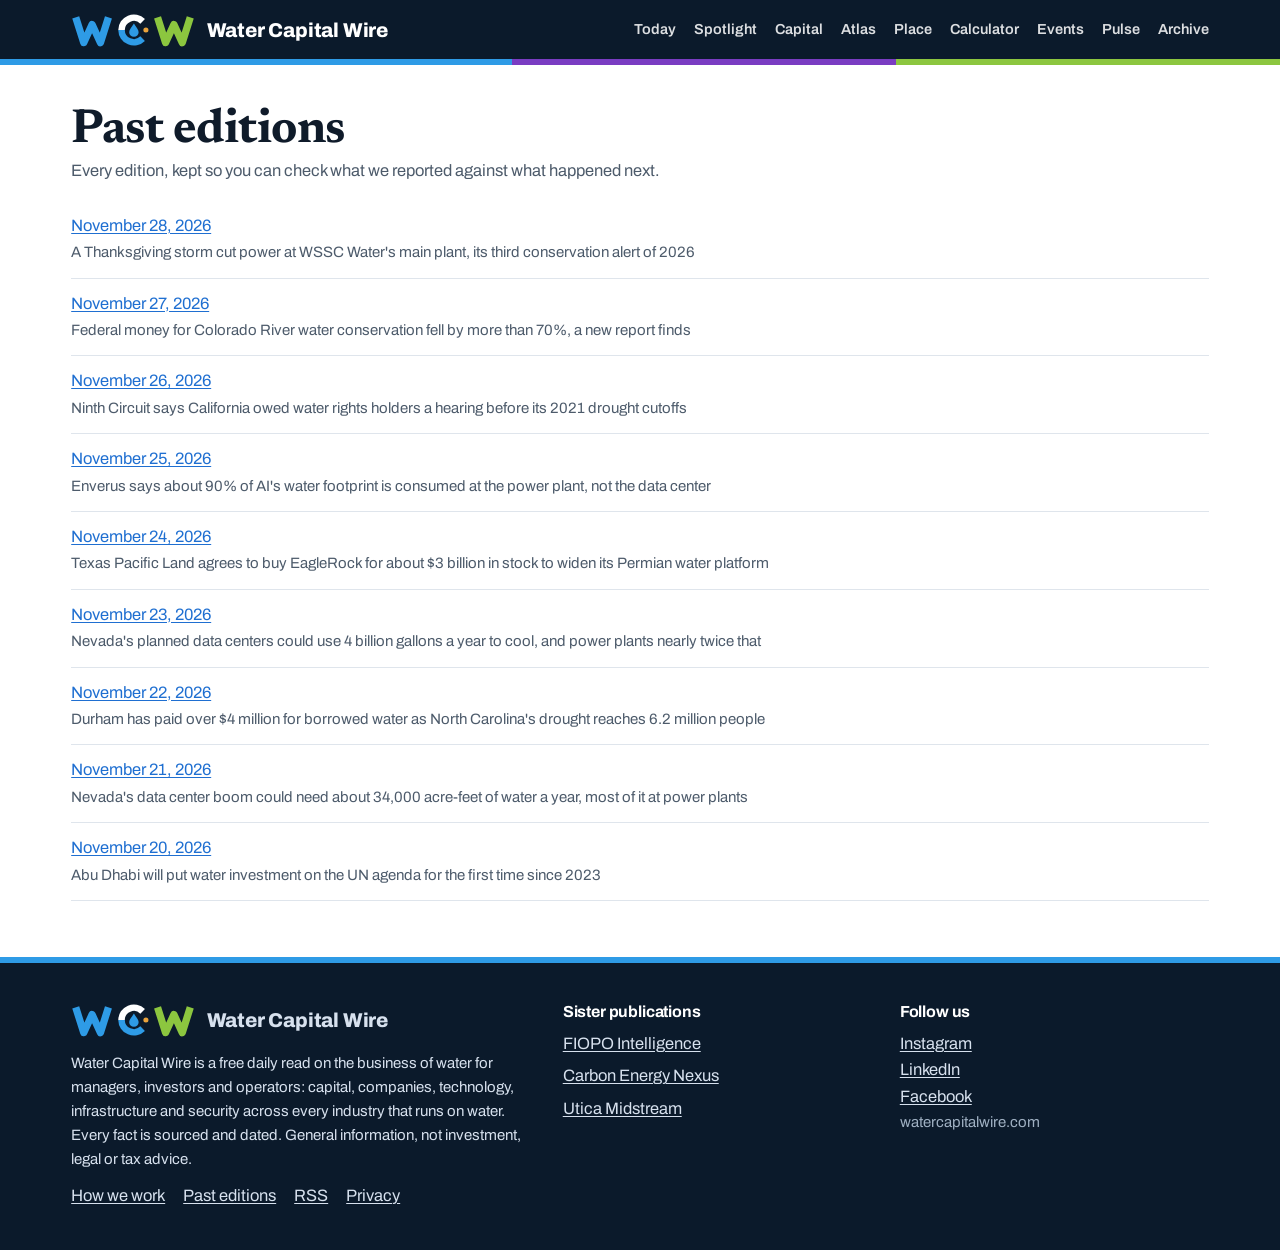
==== commit b3093114: "Edition 2026-11-28: Thanksgiving storm cuts power at WSSC Water's main plant Co-Authored-By: Claude " ====
--- a/archive/index.html
+++ b/archive/index.html
@@ -17,7 +17,8 @@
   </nav>
  </div>
  <div class="pipe" aria-hidden="true"></div>
-</header><main id="main" class="page"><div class="wrap"><h1>Past editions</h1><p class="intro">Every edition, kept so you can check what we reported against what happened next.</p><ul class="archive-list"><li><a href="2026-11-27.html">November 27, 2026</a><br><span>Federal money for Colorado River water conservation fell by more than 70%, a new report finds</span></li>
+</header><main id="main" class="page"><div class="wrap"><h1>Past editions</h1><p class="intro">Every edition, kept so you can check what we reported against what happened next.</p><ul class="archive-list"><li><a href="2026-11-28.html">November 28, 2026</a><br><span>A Thanksgiving storm cut power at WSSC Water&#x27;s main plant, its third conservation alert of 2026</span></li>
+<li><a href="2026-11-27.html">November 27, 2026</a><br><span>Federal money for Colorado River water conservation fell by more than 70%, a new report finds</span></li>
 <li><a href="2026-11-26.html">November 26, 2026</a><br><span>Ninth Circuit says California owed water rights holders a hearing before its 2021 drought cutoffs</span></li>
 <li><a href="2026-11-25.html">November 25, 2026</a><br><span>Enverus says about 90% of AI&#x27;s water footprint is consumed at the power plant, not the data center</span></li>
 <li><a href="2026-11-24.html">November 24, 2026</a><br><span>Texas Pacific Land agrees to buy EagleRock for about $3 billion in stock to widen its Permian water platform</span></li>
